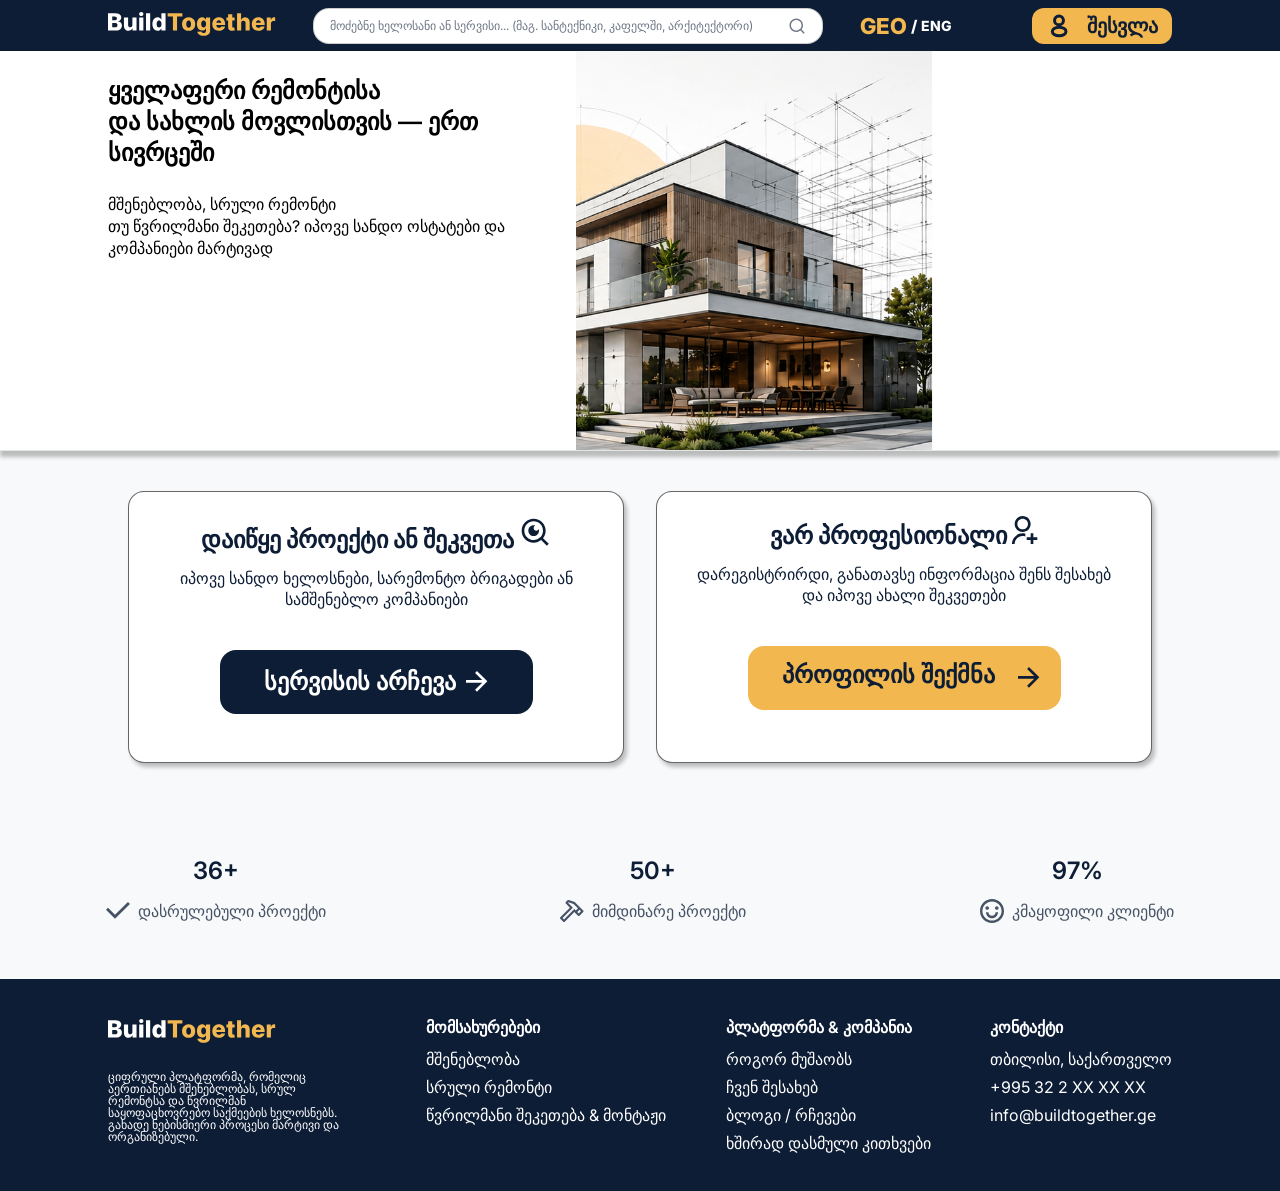
==== index.html @ 157a7874 "refactor: update project file structure and paths" ====
<!DOCTYPE html>
<html lang="ka">
<head>
  <meta charset="UTF-8">
  <meta name="viewport" content="width=device-width, initial-scale=1.0">
  <title>BuildTogether</title>
  <link rel="preconnect" href="https://fonts.googleapis.com">
  <link rel="preconnect" href="https://fonts.gstatic.com" crossorigin>
  <link href="https://fonts.googleapis.com/css2?family=Inter:wght@400;600;700;800&display=swap" rel="stylesheet">
  <link href="https://fonts.googleapis.com/css2?family=Poppins:wght@400;500;600;700&display=swap" rel="stylesheet">
  <link rel="stylesheet" href="css/homepage.css">

</head>

<body>
    <header class="navbar">
    
    <a href="#" class="logo">
        <img src="assets/icons/BuildTogether.svg" alt="Search">
    </a>

    <div class="search-box">
      <input type="text" placeholder="მოძებნე ხელოსანი ან სერვისი... (მაგ. სანტექნიკი, კაფელში, არქიტექტორი)" data-translate-placeholder="search_placeholder">
      <button class="search-btn" aria-label="Search">
        <img src="assets/icons/Search_header.svg" alt="Search">
      </button>
    </div>

    <div class="nav-right">
        <div class="lang-switch">
            <span class="lang-option active" data-lang="geo">GEO</span>
            <span class="divider">/</span>
            <span class="lang-option" data-lang="eng">ENG</span>
        </div>

      <button class="login-btn">
        <img src="assets/icons/profile.svg" alt="User">
        <span data-translate="login_btn">შესვლა</span>
      </button>
    </div>
  </header>
  
  <main>
    <section class="hero-section">
        <div class="hero-content">
            <h1 class="hero-title" data-translate="hero_title">
                ყველაფერი რემონტისა <br> და სახლის მოვლისთვის — ერთ სივრცეში
            </h1>
            <p class="hero-description" data-translate="hero_desc">
                მშენებლობა, სრული რემონტი <br> თუ წვრილმანი შეკეთება? იპოვე სანდო ოსტატები და კომპანიები მარტივად
            </p>
        </div>
        
        <div class="hero-image-container">
            <img src="assets/images/Home.png" alt="Hero background" class="hero-image">
        </div>
    </section>
    
    <section class="action-cards-section">
        <div class="action-cards-container">
            <div class="action-card card-client">
                <div class="card-content">
                    <h2 class="card-title" data-translate="card1_title"> დაიწყე პროექტი ან შეკვეთა
                        <img src="assets/icons/Search.svg" alt="Search Icon" class="card-title-icon">
                    </h2>
                    <p class="card-description" data-translate="card1_desc">იპოვე სანდო ხელოსნები, სარემონტო ბრიგადები ან <br> სამშენებლო კომპანიები</p>
                </div>
                
                <a href="#" class="card-btn btn-primary">
                    <span data-translate="card1_btn">სერვისის არჩევა</span>
                    <img src="assets/icons/Vector_1.svg" alt="Arrow Right" class="btn-icon">
                </a>
            </div>
            
            <div class="action-card card-pro">
                <div class="card-content">
                    <h2 class="card-title" data-translate="card2_title"> ვარ პროფესიონალი
                        <img src="assets/icons/AddProfile.svg" alt="User Icon" class="card-title-icon">
                    </h2>
                    <p class="card-description" data-translate="card2_desc">დარეგისტრირდი, განათავსე ინფორმაცია შენს შესახებ <br> და იპოვე ახალი შეკვეთები</p>
                </div>
                
                <a href="#" class="card-btn btn-accent">
                    <span data-translate="card2_btn">პროფილის შექმნა</span>
                    <img src="assets/icons/Vector_2.svg" alt="Arrow Right" class="btn-icon">
                </a>
            </div>
        </div>
    </section>
    
    <section class="stats-section">
        <div class="stats-container">
            <div class="stat-item">
                <span class="stat-number">36+</span>
                <div class="stat-label-wrapper">
                    <img src="assets/icons/checkmark.svg" alt="Check Icon" class="stat-icon">
                    <p class="stat-label" data-translate="stat1_label">დასრულებული პროექტი</p>
                </div>
            </div>
            
            <div class="stat-item">
                <span class="stat-number">50+</span>
                <div class="stat-label-wrapper">
                    <img src="assets/icons/hammer.svg" alt="Hammer Icon" class="stat-icon">
                    <p class="stat-label" data-translate="stat2_label">მიმდინარე პროექტი</p>
                </div>
            </div>
            
            <div class="stat-item">
                <span class="stat-number">97%</span>
                <div class="stat-label-wrapper">
                    <img src="assets/icons/smiley.svg" alt="Smile Icon" class="stat-icon">
                    <p class="stat-label" data-translate="stat3_label">კმაყოფილი კლიენტი</p>
                </div>
            </div>
        </div>
    </section>
</main>

<footer class="site-footer">
    <div class="footer-container">
        <div class="footer-column footer-brand-col">
            <div class="footer-logo">
                <img src="assets/icons/BuildTogether.svg" alt="BuildTogether Logo">
            </div>
            <p class="footer-description" data-translate="footer_desc"> ციფრული პლატფორმა, რომელიც <br> აერთიანებს მშენებლობას, სრულ <br>
                რემონტსა და წვრილმან <br> საყოფაცხოვრებო საქმეების ხელოსნებს. <br> გახადე ნებისმიერი პროცესი მარტივი და <br> ორგანიზებული.
            </p>
        </div>
        
        <div class="footer-column">
            <h3 class="footer-title" data-translate="footer_col1_title">მომსახურებები</h3>
            <ul class="footer-links">
                <li><a href="#" data-translate="footer_link1">მშენებლობა</a></li>
                <li><a href="#" data-translate="footer_link2">სრული რემონტი</a></li>
                <li><a href="#" data-translate="footer_link3">წვრილმანი შეკეთება & მონტაჟი</a></li>
            </ul>
        </div>
        
        <div class="footer-column">
            <h3 class="footer-title" data-translate="footer_col2_title">პლატფორმა & კომპანია</h3>
            <ul class="footer-links">
                <li><a href="#" data-translate="footer_link4">როგორ მუშაობს</a></li>
                <li><a href="#" data-translate="footer_link5">ჩვენ შესახებ</a></li>
                <li><a href="#" data-translate="footer_link6">ბლოგი / რჩევები</a></li>
                <li><a href="#" data-translate="footer_link7">ხშირად დასმული კითხვები</a></li>
            </ul>
        </div>
        
        <div class="footer-column">
            <h3 class="footer-title" data-translate="footer_col3_title">კონტაქტი</h3>
            <ul class="footer-links contact-info">
                <li data-translate="footer_contact1">თბილისი, საქართველო</li>
                <li>+995 32 2 XX XX XX</li>
                <li>info@buildtogether.ge</li>
            </ul>
        </div>
    </div>
</footer>
  
<script src="js/homepage.js"></script>
</body>
</html>
---- css/homepage.css ----
* {
  margin: 0;
  padding: 0;
  box-sizing: border-box;
  font-family: 'Inter', sans-serif; 
}

body {
  background-color: #f8f9fa;
  overflow-x: hidden;
}

.navbar {
  display: flex;
  align-items: center;
  justify-content: space-between;
  width: 100%;
  
  height: 51px;
  background-color: #0d1d36;
  padding: 8px 108px;
  box-sizing: border-box;
  margin: 0 auto; 
  position: relative; 
  z-index: 100;
  
}

html.lang-eng, 
html.lang-eng * {
  font-family: 'Poppins', sans-serif !important;
}

.nav-right {
  display: flex;          
  align-items: center;      
  gap: 80px;
}

.search-box {
  display: flex;
  align-items: center;
  justify-content: space-between;
  width: 510px;
  height: 36px;
  background-color: #ffffff;
  border-radius: 16px;
  border: 1px solid rgba(0, 0, 0, 0.2);
  padding: 8px 16px;
  box-sizing: border-box;
}

.search-box input {
  width: 100%;
  border: none;
  outline: none;
  background: transparent;
  font-family: 'Inter', sans-serif;
  font-weight: 400;
  font-size: 12px;
  line-height: 100%;
  color: #0D1D36;
  padding: 0;
}

.search-box input::placeholder {
  font-family: 'Inter', sans-serif;
  font-weight: 400;
  line-height: 100%;
  letter-spacing: 0;
  color: rgba(13, 29, 54, 0.6); 
}

.search-btn {
  background: transparent;
  border: none;
  padding: 0;
  cursor: pointer;
  display: flex;
  align-items: center;
  justify-content: center;
}

.search-btn img {
  width: 18px;
  height: 18px;
  display: block;
}

.lang-switch {
  display: flex;
  align-items: center;
  justify-content: center;
  min-width: 80px;
  height: 24px;
  gap: 4px;
  font-family: 'Inter', sans-serif;
  font-weight: 800;
  line-height: 100%;
  user-select: none;
}

.lang-option {
  font-size: 14px;
  color: #ffffff;
  cursor: pointer;
  transition: all 0.2s ease;
}

.lang-option.active {
  font-size: 22px;
  color: #f2b74e;
}

.divider {
  font-size: 16px;
  font-weight: 800;
  color: #ffffff;
}


.login-btn {
  display: flex;
  align-items: center;
  justify-content: center;
  width: 140px;
  height: 36px;
  background-color: #f2b74e;
  border-radius: 12px;
  border: none;
  padding: 8px 16px;
  gap: 16px;
  cursor: pointer;
  box-sizing: border-box;
  transition: background-color 0.2s ease, transform 0.1s ease;
}

.login-btn:hover {
  background-color: #e0a33a;
}

.login-btn:active {
  transform: scale(0.98);
}

.login-btn span {
  font-family: 'Inter', sans-serif;
  font-weight: 600;
  font-size: 20px;
  line-height: 100%;
  letter-spacing: 0;
  color: #0D1D36;
}


.hero-section {
  position: relative;
  width: 100vw;
  left: 50%;
  right: 50%;
  margin-left: -50vw;
  margin-right: -50vw;
  height: 400px; 
  padding-top: 24px;
  padding-right: 724px;
  padding-bottom: 256px;
  padding-left: 108px;

  border: none; 
  border-bottom: 1px solid rgba(0, 0, 0, 0.1); 
  box-shadow: 0px 6px 4px 0px rgba(0, 0, 0, 0.25);

  background-color: #ffffff;
  box-sizing: border-box;
  overflow: hidden;
}

.hero-content {
  display: flex;
  flex-direction: column;
  gap: 24px;
  position: relative;
  z-index: 2;
  width: 100%;
}

.hero-title {
  font-family: 'Inter', sans-serif;
  font-weight: 600;
  font-size: 24px;
  line-height: 1.3; 
  letter-spacing: 0;
  color: #000000;
  max-width: 538px;
  margin: 0;
}


.hero-description {
  font-family: 'Inter', sans-serif;
  font-weight: 400;
  font-size: 16px;
  line-height: 1.4;
  letter-spacing: 0;
  color: #000000;
  max-width: 608px;
  margin: 0;
}

.hero-image-container {
  position: absolute;
  top: 0;
  right: 0; 
  width: 55%; 
  height: 100%;
  z-index: 1;
  overflow: hidden;
}

.hero-image {
  width: 100%;
  height: 100%;
  object-fit: cover; 
 
  object-position: 280% center; 

  transform: scale(1.35); 
  transform-origin: center center;
}

.action-card {
  display: flex;
  flex-direction: column;
  align-items: center;
  width: 496px;
  min-height: 272px;
  padding: 24px 16px;
  gap: 40px;

  background-color: #ffffff;
  border-radius: 16px;
  border: 1px solid rgba(0, 0, 0, 0.6); 

  box-shadow: 3px 4px 4px 0px rgba(0, 0, 0, 0.25);
  box-sizing: border-box;
}

.card-content {
  display: flex;
  flex-direction: column;
  align-items: center; 
  text-align: center;  
  
  width: 100%;
  max-width: 462px;
  height: auto; 
  gap: 16px; 
}

.card-header {
  display: flex;
  flex-direction: row;
  align-items: center; 
  justify-content: space-between; 
  
  width: 445px;
  height: auto; 
  padding: 16px;
  box-sizing: border-box;
}

.card-title {
  font-family: 'Inter', sans-serif;
  font-weight: 700;
  font-size: 24px;
  line-height: 100%;
  letter-spacing: 0;
  color: #0D1D36;
  max-width: 382px;
  margin: 0;
}

.card-description {
  font-family: 'Inter', sans-serif;
  font-weight: 400;
  font-size: 16px;
  line-height: 1.3; 
  letter-spacing: 0;
  text-align: center;
  color: #0D1D36;

  width: 100%;
  max-width: 462px;
  margin: 0;
}

.card-btn span {
  font-family: 'Inter', sans-serif;
  font-weight: 600;
  font-size: 24px;
  line-height: 100%;
  letter-spacing: 0;
  color: #ffffff;
  white-space: nowrap; 
}

.card-btn {
  display: inline-flex;
  flex-direction: row;
  align-items: center;
  justify-content: center;
  
  width: 313px;          
  height: 64px;         
  padding: 16px;
  gap: 10px;
  
  border-radius: 16px;
  text-decoration: none;
  box-sizing: border-box;
  transition: background-color 0.2s ease, transform 0.2s ease;
}

.btn-primary {
  background-color: #0D1D36;
  color: #ffffff; 
}

.btn-primary:hover {
  background-color: #162a4d;
  transform: translateY(-2px);
}
.btn-accent {
  background-color: #F2B74E;
  color: #0D1D36; 
}
.btn-accent:hover {
  background-color: #e0a53d;
  transform: translateY(-2px);
}

.btn-accent span {
  font-family: 'Inter', sans-serif;
  font-weight: 600;
  font-size: 24px;
  line-height: 100%;
  letter-spacing: 0;
  color: #0D1D36;
  width: 239px;
  height: 29px;
  
  display: inline-block;
  white-space: nowrap;
  text-align: center;
}

.action-cards-container {
  display: flex;
  flex-direction: row;        
  justify-content: center;   
  align-items: center;     
  gap: 32px;                  
  width: 100%;
  margin: 40px auto;      
}



.stats-section {
  width: 100%;
  padding: 40px 20px;
  display: flex;
  justify-content: center;
  align-items: center;
  box-sizing: border-box;
}

.stats-container {
  display: flex;
  flex-direction: row;
  justify-content: center;
  align-items: center;
  gap: 80px;
  flex-wrap: wrap;
  width: 100%;
  max-width: 1200px;
}

.stat-label-wrapper {
  display: flex;
  flex-direction: row;
  align-items: center;
  gap: 8px; 
}

.stat-number-wrapper {
  display: flex;
  flex-direction: row;
  width: auto;     
  height: auto;     
  gap: 10px;
  align-items: center;
}

.stat-number {
  font-family: 'Inter', sans-serif;
  font-weight: 600;
  font-size: 24px;
  line-height: 100%;
  letter-spacing: 0;
  color: #0D1D36;
}

.stat-item {
  display: flex;
  flex-direction: column;    
  align-items: center;       
  justify-content: center;
  width: auto;             
  height: auto;
  padding: 16px;            
  gap: 16px;                
  box-sizing: border-box;
}

.stat-icon {
  width: 24px;
  height: 24px;
  object-fit: contain;
}

.stat-label {
  font-family: 'Inter', sans-serif;
  font-weight: 400;
  font-size: 16px;
  line-height: 100%;
  letter-spacing: 0;
  color: rgba(13, 29, 54, 0.76); 
  margin: 0;
  white-space: nowrap;
}

.stats-container {
  display: flex;
  flex-direction: row;
  justify-content: space-between;
  align-items: center;
  width: 100%;
  max-width: 1400px; 
  margin: 0 auto;
  padding: 0 70px; 
  box-sizing: border-box;
}



.site-footer {
  width: 100%;
  background-color: #0D1D36;
  box-sizing: border-box;
}

.footer-container {
  display: flex;
  flex-direction: row;
  justify-content: space-between;
  align-items: flex-start;
  width: 100%;
  max-width: 1440px;
  margin: 0 auto;
  padding: 40px 108px;
  box-sizing: border-box;
}

.footer-brand-col {
  display: flex;
  flex-direction: column;
  width: 259px;
  height: auto;
  gap: 24px;
  box-sizing: border-box;
}

.footer-description {
  font-family: 'Inter', sans-serif;
  font-weight: 400;
  font-size: 12px;
  line-height: 100%;
  letter-spacing: 0;
  color: #FFFFFF;
  width: 259px;
  margin: 0;
}

.footer-title {
  font-family: 'Inter', sans-serif;
  font-weight: 600;
  font-size: 16px;
  line-height: 100%;
  letter-spacing: 0;
  color: #FFFFFF;
  margin: 0 0 16px 0; 
}


.footer-links {
  list-style: none;
  padding: 0;
  margin: 0;
  display: flex;
  flex-direction: column;
  gap: 12px; 
}

.footer-links li,
.footer-links a {
  font-family: 'Inter', sans-serif;
  font-weight: 400;
  font-size: 16px;
  line-height: 100%;
  letter-spacing: 0;
  color: #FFFFFF;
  text-decoration: none;
  transition: opacity 0.2s ease;
}

.footer-links a:hover {
  opacity: 0.8;
}


@media screen and (max-width: 1024px) {
  .navbar {
    padding: 8px 30px;
  }

  .nav-right {
    gap: 40px;
  }

  .search-box {
    width: 350px;
  }

  .hero-section {
    height: auto;
    padding: 40px 30px 280px 30px;
    left: 0;
    right: 0;
    margin-left: 0;
    margin-right: 0;
    width: 100%;
  }

  .hero-content {
    max-width: 100%;
  }

  .hero-image-container {
    width: 100%;
    height: 240px;
    top: auto;
    bottom: 0;
    right: 0;
  }

  .hero-image {
    object-position: center center;
    transform: scale(1.2);
  }

  .footer-container {
    padding: 40px 50px;
    flex-wrap: wrap;
    gap: 40px;
  }
}

@media screen and (max-width: 768px) {
  .navbar {
    height: auto;
    padding: 12px 16px;
    flex-direction: column;
    gap: 12px;
  }

  .nav-right {
    width: 100%;
    justify-content: space-between;
    gap: 15px;
  }

  .search-box {
    width: 100%;
  }

  .login-btn {
    width: auto;
    height: 38px;
    padding: 6px 12px;
  }

  .login-btn span {
    font-size: 16px;
  }

  .hero-section {
    height: auto;
    padding: 30px 16px 250px 16px;
    left: 0;
    right: 0;
    margin-left: 0;
    margin-right: 0;
    width: 100%;
  }

  .hero-title {
    font-size: 20px;
    max-width: 100%;
  }

  .hero-description {
    font-size: 14px;
    max-width: 100%;
  }

  .hero-image-container {
    width: 100%;
    height: 220px;
    top: auto;
    bottom: 0;
  }

  .hero-image {
    object-position: center center;
    transform: scale(1.1);
  }

  .action-cards-container {
    flex-direction: column;
    gap: 20px;
    padding: 0 16px;
    margin: 20px auto;
  }

  .action-card {
    width: 100%;
    min-height: auto;
    padding: 16px;
    gap: 24px;
  }

  .card-header {
    width: 100%;
    padding: 0;
  }

  .card-title {
    font-size: 20px;
    max-width: 100%;
  }

  .card-btn {
    width: 100%;
    height: 50px;
  }

  .card-btn span, 
  .btn-accent span {
    font-size: 18px;
    width: auto;
  }
  .stats-container {
    flex-direction: column;
    gap: 20px;
    padding: 0 16px;
  }

  .stat-item {
    width: 100%;
    padding: 10px;
    gap: 10px;
  }

  .footer-container {
    padding: 30px 16px;
    flex-direction: column;
    gap: 30px;
  }

  .footer-brand-col,
  .footer-description {
    width: 100%;
  }
}
@media screen and (max-width: 480px) {
  .hero-title {
    font-size: 18px;
  }
  
  .hero-description {
    font-size: 13px;
  }

  .lang-option {
    font-size: 14px;
  }

  .lang-option.active {
    font-size: 18px;
  }
}
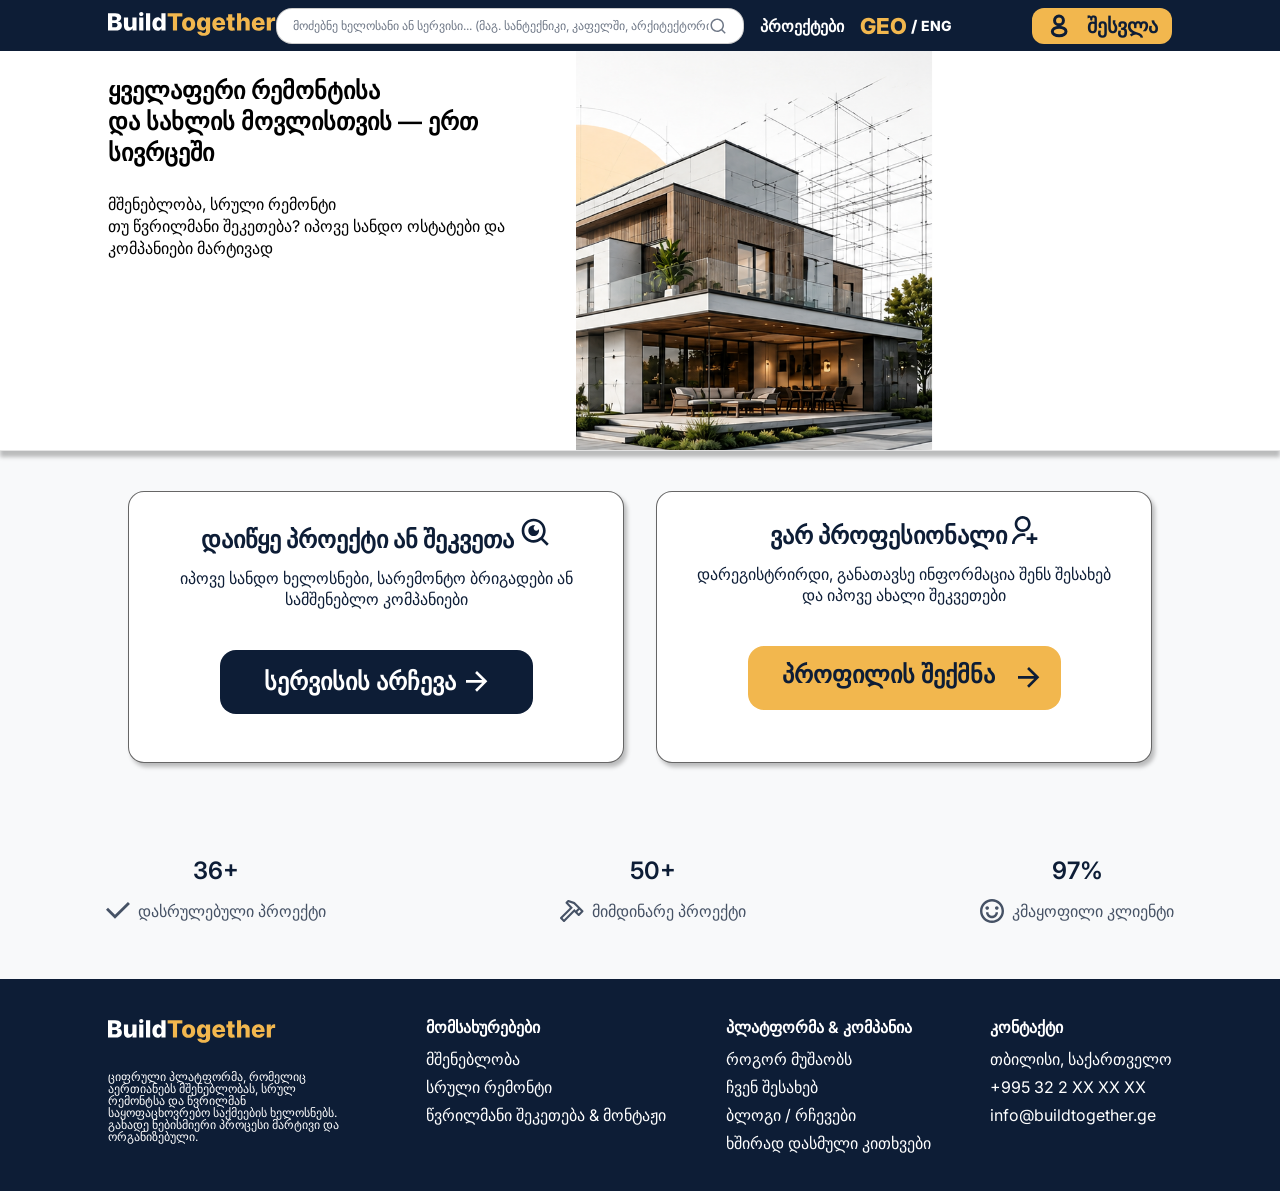
==== commit cd6df1b5: "feat: add Projects navigation link to header" ====
--- a/index.html
+++ b/index.html
@@ -25,6 +25,8 @@
         <img src="assets/icons/Search_header.svg" alt="Search">
       </button>
     </div>
+
+    <a href="#" class="nav-projects-link" data-translate="nav_projects">პროექტები</a>
 
     <div class="nav-right">
         <div class="lang-switch">
--- a/css/homepage.css
+++ b/css/homepage.css
@@ -453,6 +453,33 @@
 }
 
 
+.nav-projects-link {
+  display: inline-flex;
+  align-items: center;
+  justify-content: center;
+  height: 35px;
+  padding: 8px 16px;
+  gap: 10px; 
+  box-sizing: border-box;
+
+  font-family: 'Inter', sans-serif;
+  font-size: 16px;
+  font-weight: 600; 
+  line-height: 100%;
+  letter-spacing: 0%;
+  color: #FFFFFF; 
+
+  text-decoration: none;
+  white-space: nowrap;
+  transition: color 0.2s ease, background-color 0.2s ease;
+}
+
+
+.nav-projects-link:hover {
+  color: #F2B74E;
+}
+
+
 
 .site-footer {
   width: 100%;
